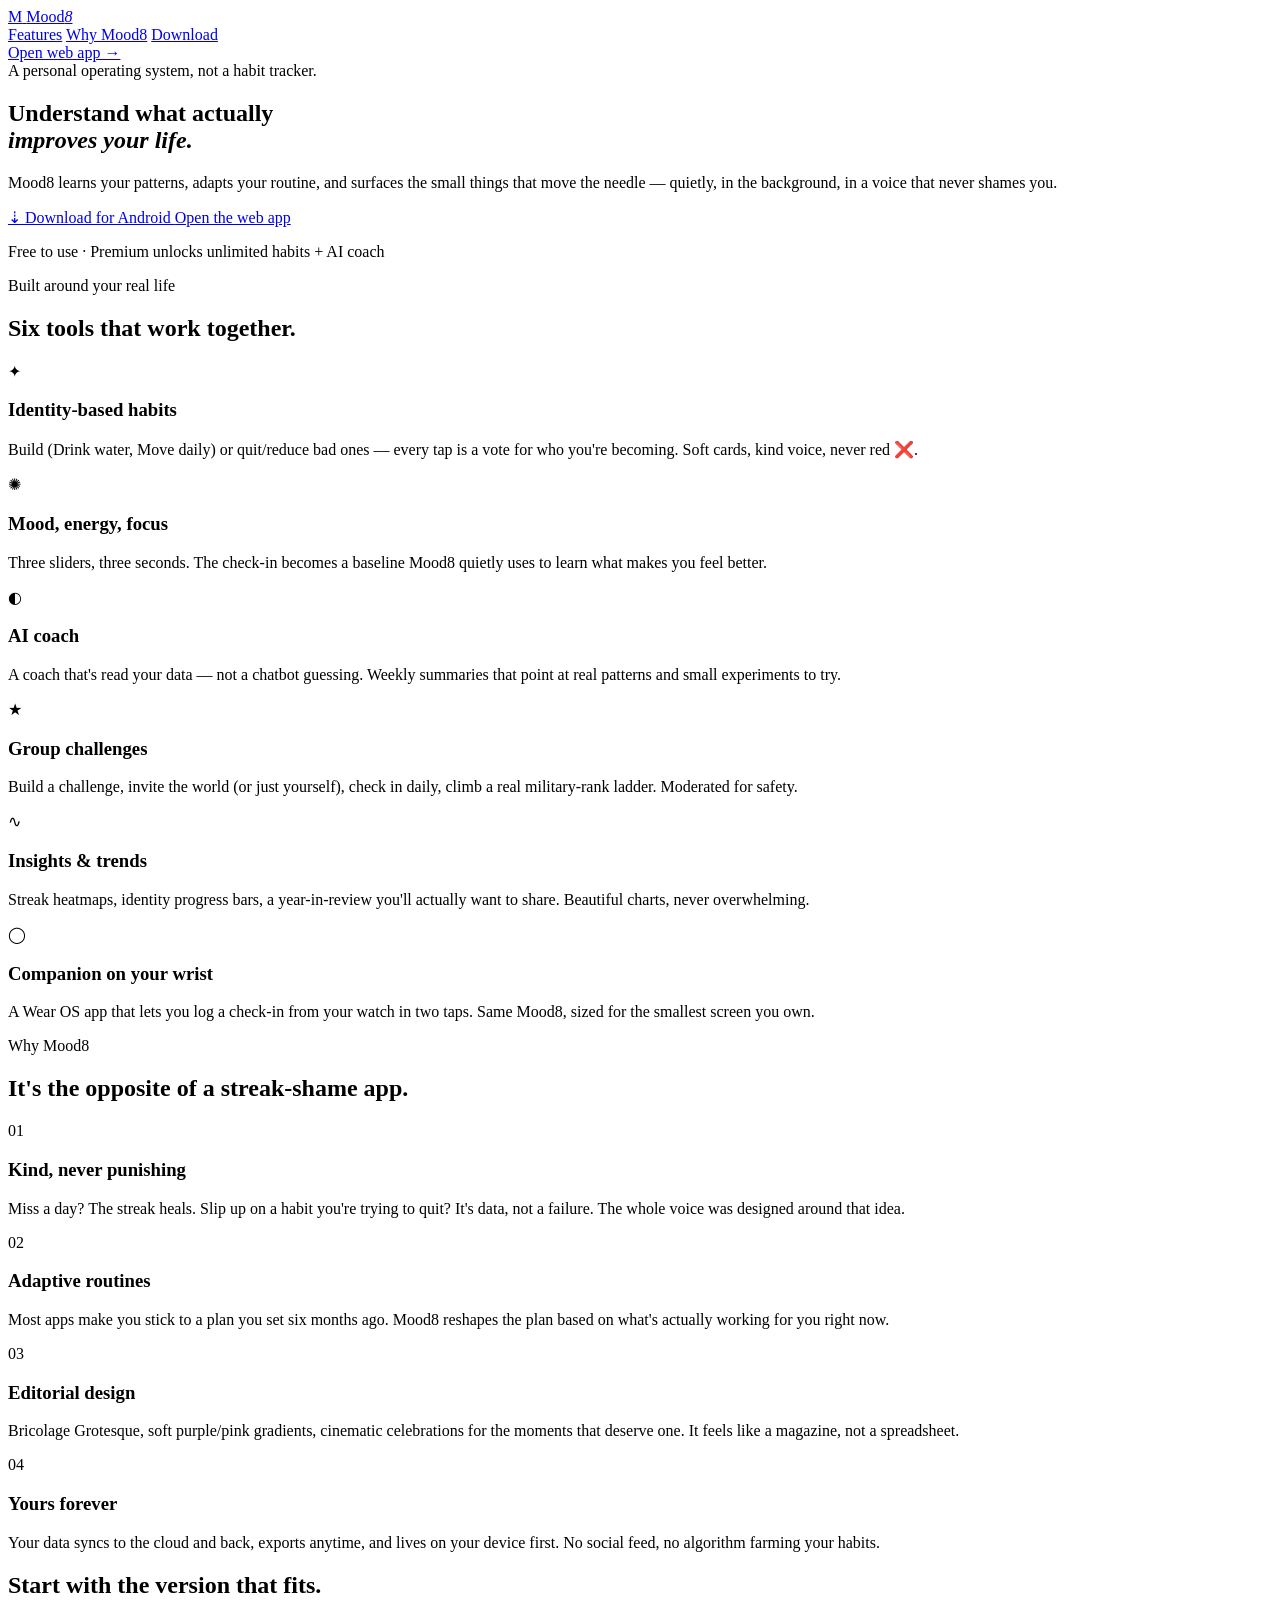
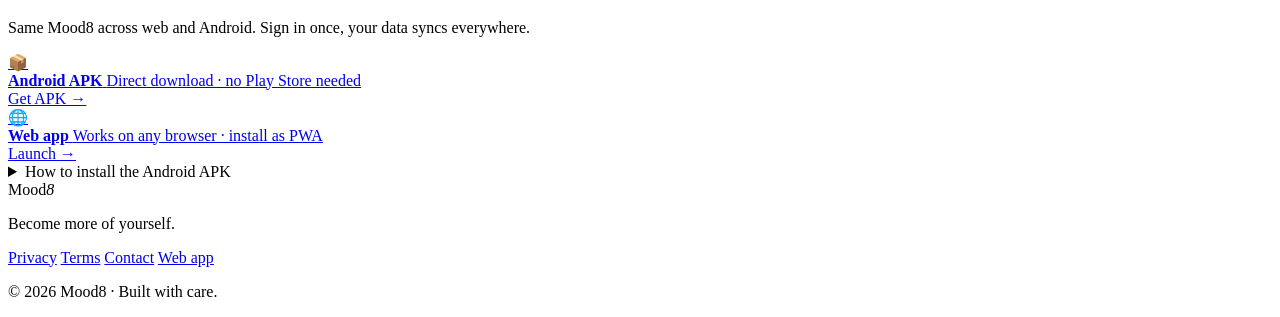
==== landing/index.html @ 757d5dcc "feat(www): marketing landing at /, Flutter app moved to /app/, APK at /download/ Bare domain mood8.a" ====
<!DOCTYPE html>
<html lang="en">
<head>
  <meta charset="UTF-8" />
  <meta name="viewport" content="width=device-width, initial-scale=1.0, viewport-fit=cover" />
  <meta name="theme-color" content="#0A0612" />
  <title>Mood8 — Understand what actually improves your life</title>
  <meta name="description" content="Mood8 is a personal operating system that learns your patterns, adapts your routine, and shows what actually makes you better. Habits, AI coach, challenges, mood tracking — quiet, beautiful, kind." />
  <meta name="keywords" content="habit tracker, AI coach, mood tracking, atomic habits, identity habits, challenges, personal operating system" />
  <meta name="robots" content="index, follow" />
  <link rel="canonical" href="https://mood8.app/" />
  <link rel="icon" type="image/png" href="/app/favicon.png" />
  <link rel="apple-touch-icon" href="/app/icons/Icon-192.png" />

  <!-- Open Graph -->
  <meta property="og:type" content="website" />
  <meta property="og:url" content="https://mood8.app/" />
  <meta property="og:title" content="Mood8 — Understand what actually improves your life" />
  <meta property="og:description" content="A personal operating system that learns your patterns, adapts your routine, and shows what actually makes you better." />
  <meta property="og:image" content="https://mood8.app/app/og-image.png" />
  <meta property="og:image:width" content="1200" />
  <meta property="og:image:height" content="630" />
  <meta property="og:site_name" content="Mood8" />

  <!-- Twitter -->
  <meta name="twitter:card" content="summary_large_image" />
  <meta name="twitter:title" content="Mood8 — Understand what actually improves your life" />
  <meta name="twitter:description" content="A personal operating system that learns your patterns, adapts your routine, and shows what actually makes you better." />
  <meta name="twitter:image" content="https://mood8.app/app/og-image.png" />

  <link rel="preconnect" href="https://fonts.googleapis.com" />
  <link rel="preconnect" href="https://fonts.gstatic.com" crossorigin />
  <link href="https://fonts.googleapis.com/css2?family=Bricolage+Grotesque:wght@400;500;600;700;800&display=swap" rel="stylesheet" />

  <link rel="stylesheet" href="/style.css" />

  <script type="application/ld+json">
  {
    "@context": "https://schema.org",
    "@type": "WebApplication",
    "name": "Mood8",
    "description": "Personal operating system for habits, mood tracking, and personal growth.",
    "url": "https://mood8.app",
    "applicationCategory": "HealthApplication",
    "operatingSystem": "Web, Android, Wear OS",
    "offers": {"@type": "Offer", "price": "0", "priceCurrency": "USD"}
  }
  </script>
</head>

<body>
  <div class="bg-orb bg-orb-a"></div>
  <div class="bg-orb bg-orb-b"></div>

  <header class="nav">
    <a href="/" class="brand" aria-label="Mood8 home">
      <span class="brand-mark">M</span>
      <span class="brand-word">Mood<em>8</em></span>
    </a>
    <nav class="nav-links">
      <a href="#features">Features</a>
      <a href="#why">Why Mood8</a>
      <a href="#download">Download</a>
    </nav>
    <a href="/app/" class="btn btn-ghost">Open web app →</a>
  </header>

  <main>
    <!-- HERO -->
    <section class="hero">
      <div class="hero-inner">
        <span class="pill">A personal operating system, not a habit tracker.</span>
        <h1 class="hero-title">
          Understand what actually<br /><em>improves your life.</em>
        </h1>
        <p class="hero-sub">
          Mood8 learns your patterns, adapts your routine, and surfaces the
          small things that move the needle — quietly, in the background, in
          a voice that never shames you.
        </p>
        <div class="hero-cta">
          <a href="/download/" class="btn btn-primary">
            <span class="icn">⇣</span> Download for Android
          </a>
          <a href="/app/" class="btn btn-secondary">Open the web app</a>
        </div>
        <p class="hero-foot">Free to use · Premium unlocks unlimited habits + AI coach</p>
      </div>
      <div class="hero-orb" aria-hidden="true"></div>
    </section>

    <!-- FEATURES -->
    <section class="features" id="features">
      <header class="section-head">
        <span class="eyebrow">Built around your real life</span>
        <h2>Six tools that work together.</h2>
      </header>

      <div class="feature-grid">
        <article class="card">
          <div class="card-icn" data-tint="purple">✦</div>
          <h3>Identity-based habits</h3>
          <p>Build (Drink water, Move daily) or quit/reduce bad ones — every tap is a vote for who you're becoming. Soft cards, kind voice, never red ❌.</p>
        </article>

        <article class="card">
          <div class="card-icn" data-tint="pink">✺</div>
          <h3>Mood, energy, focus</h3>
          <p>Three sliders, three seconds. The check-in becomes a baseline Mood8 quietly uses to learn what makes you feel better.</p>
        </article>

        <article class="card">
          <div class="card-icn" data-tint="purple">◐</div>
          <h3>AI coach</h3>
          <p>A coach that's read your data — not a chatbot guessing. Weekly summaries that point at real patterns and small experiments to try.</p>
        </article>

        <article class="card">
          <div class="card-icn" data-tint="pink">★</div>
          <h3>Group challenges</h3>
          <p>Build a challenge, invite the world (or just yourself), check in daily, climb a real military-rank ladder. Moderated for safety.</p>
        </article>

        <article class="card">
          <div class="card-icn" data-tint="purple">∿</div>
          <h3>Insights & trends</h3>
          <p>Streak heatmaps, identity progress bars, a year-in-review you'll actually want to share. Beautiful charts, never overwhelming.</p>
        </article>

        <article class="card">
          <div class="card-icn" data-tint="pink">◯</div>
          <h3>Companion on your wrist</h3>
          <p>A Wear OS app that lets you log a check-in from your watch in two taps. Same Mood8, sized for the smallest screen you own.</p>
        </article>
      </div>
    </section>

    <!-- WHY -->
    <section class="why" id="why">
      <div class="why-inner">
        <header class="section-head">
          <span class="eyebrow">Why Mood8</span>
          <h2>It's the opposite of a streak-shame app.</h2>
        </header>
        <div class="why-grid">
          <div class="why-row">
            <span class="why-num">01</span>
            <div>
              <h3>Kind, never punishing</h3>
              <p>Miss a day? The streak heals. Slip up on a habit you're trying to quit? It's data, not a failure. The whole voice was designed around that idea.</p>
            </div>
          </div>
          <div class="why-row">
            <span class="why-num">02</span>
            <div>
              <h3>Adaptive routines</h3>
              <p>Most apps make you stick to a plan you set six months ago. Mood8 reshapes the plan based on what's actually working for you right now.</p>
            </div>
          </div>
          <div class="why-row">
            <span class="why-num">03</span>
            <div>
              <h3>Editorial design</h3>
              <p>Bricolage Grotesque, soft purple/pink gradients, cinematic celebrations for the moments that deserve one. It feels like a magazine, not a spreadsheet.</p>
            </div>
          </div>
          <div class="why-row">
            <span class="why-num">04</span>
            <div>
              <h3>Yours forever</h3>
              <p>Your data syncs to the cloud and back, exports anytime, and lives on your device first. No social feed, no algorithm farming your habits.</p>
            </div>
          </div>
        </div>
      </div>
    </section>

    <!-- DOWNLOAD -->
    <section class="download" id="download">
      <div class="download-card">
        <h2>Start with the version that fits.</h2>
        <p class="download-sub">
          Same Mood8 across web and Android. Sign in once, your data syncs everywhere.
        </p>
        <div class="download-grid">
          <a href="/download/" class="dl-tile">
            <div class="dl-icon">📦</div>
            <div class="dl-body">
              <strong>Android APK</strong>
              <span>Direct download · no Play Store needed</span>
            </div>
            <span class="dl-cta">Get APK →</span>
          </a>
          <a href="/app/" class="dl-tile">
            <div class="dl-icon">🌐</div>
            <div class="dl-body">
              <strong>Web app</strong>
              <span>Works on any browser · install as PWA</span>
            </div>
            <span class="dl-cta">Launch →</span>
          </a>
        </div>
        <details class="install-note">
          <summary>How to install the Android APK</summary>
          <ol>
            <li>Tap the download button — your browser saves the .apk file.</li>
            <li>Open the downloaded file. Android will ask permission to install from this source — tap "Allow" or "Settings → enable for Chrome".</li>
            <li>Google Play Protect may warn that "the developer isn't verified". That's normal for direct APK installs — tap "Install anyway".</li>
            <li>Open Mood8 and sign in. Done.</li>
          </ol>
        </details>
      </div>
    </section>
  </main>

  <footer class="footer">
    <div class="footer-inner">
      <div class="footer-brand">
        <span class="brand-word">Mood<em>8</em></span>
        <p>Become more of yourself.</p>
      </div>
      <nav class="footer-links">
        <a href="/app/privacy.html">Privacy</a>
        <a href="/app/terms.html">Terms</a>
        <a href="mailto:hello@mood8.app">Contact</a>
        <a href="/app/">Web app</a>
      </nav>
      <p class="footer-copy">© 2026 Mood8 · Built with care.</p>
    </div>
  </footer>

  <script src="/landing.js" defer></script>
</body>
</html>
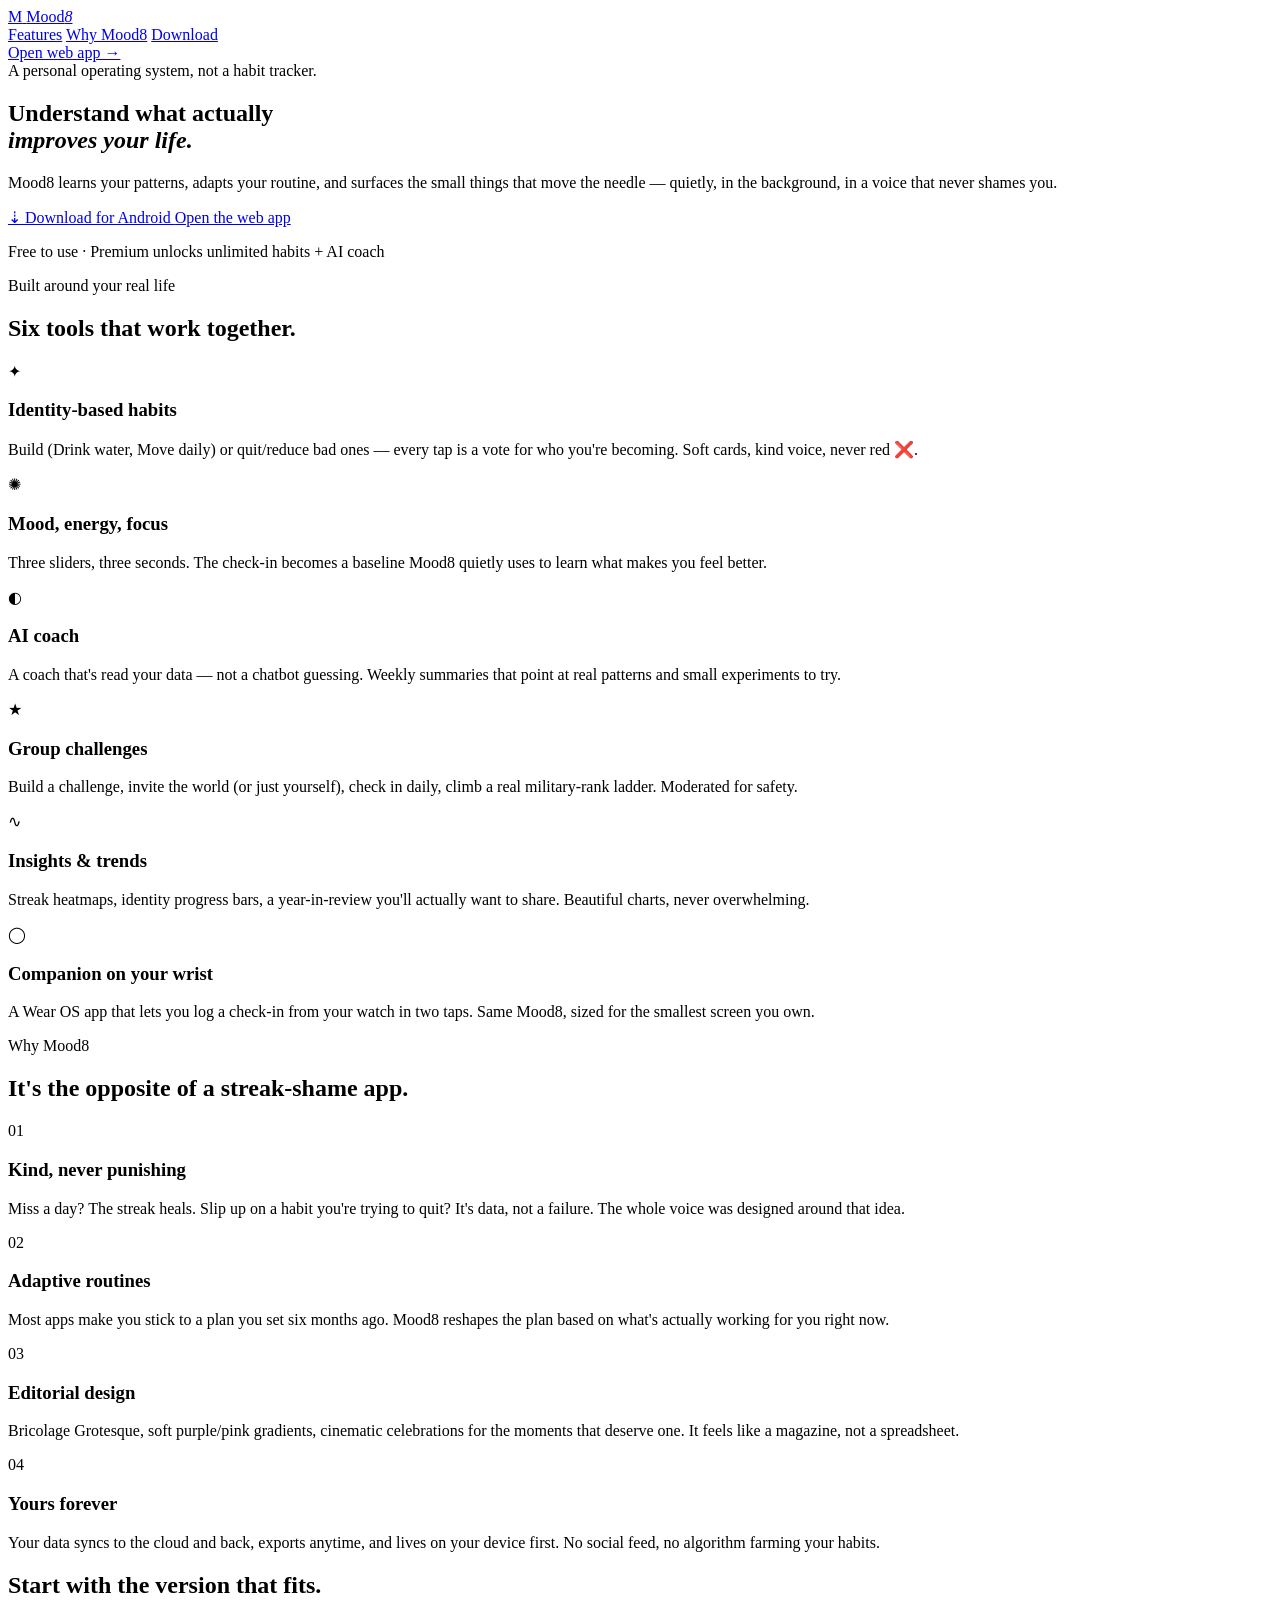
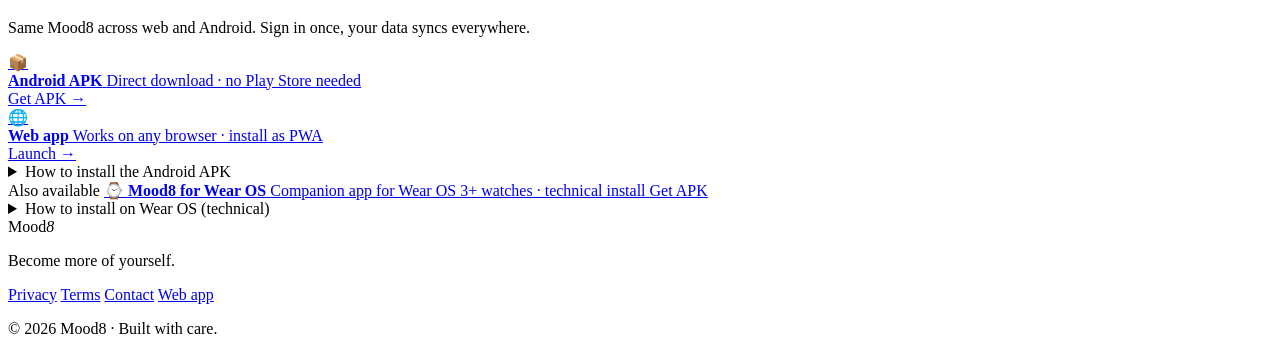
==== commit ccf6c6f1: "feat(www): Wear OS APK download + secondary CTA on landing The phone APK already had a primary "Down" ====
--- a/landing/index.html
+++ b/landing/index.html
@@ -209,6 +209,41 @@
             <li>Open Mood8 and sign in. Done.</li>
           </ol>
         </details>
+
+        <div class="also">
+          <span class="also-label">Also available</span>
+          <a href="/download/mood8-wear.apk" class="wear-tile">
+            <span class="wear-icon">⌚</span>
+            <span class="wear-body">
+              <strong>Mood8 for Wear OS</strong>
+              <span>Companion app for Wear OS 3+ watches · technical install</span>
+            </span>
+            <span class="wear-cta">Get APK</span>
+          </a>
+          <details class="install-note install-note-wear">
+            <summary>How to install on Wear OS (technical)</summary>
+            <p class="install-warn">
+              Wear OS doesn't have a sideload-from-watch flow — installing
+              a Wear APK is a developer process. Intended for technical
+              testers, not casual users.
+            </p>
+            <ol>
+              <li>On the watch: <em>Settings → System → About → Versions</em> — tap the build number 7 times to enable Developer options.</li>
+              <li>Back in Settings, open <em>Developer options</em> and turn on <strong>ADB debugging</strong> and <strong>Debug over Wi-Fi</strong>. The watch will show an IP address.</li>
+              <li>On your computer (with <code>adb</code> installed):
+                <code class="code">adb connect &lt;watch-ip&gt;:5555</code>
+                Accept the prompt on the watch.</li>
+              <li>Download <code>mood8-wear.apk</code> and install it:
+                <code class="code">adb install mood8-wear.apk</code></li>
+              <li>The app appears in the watch's launcher. Sign in with the same account as the phone — your check-ins sync.</li>
+            </ol>
+            <p class="install-warn">
+              If you don't recognise half the words above, stick with the
+              phone app — the Wear companion adds quick check-ins but
+              doesn't unlock anything you can't already do on phone.
+            </p>
+          </details>
+        </div>
       </div>
     </section>
   </main>
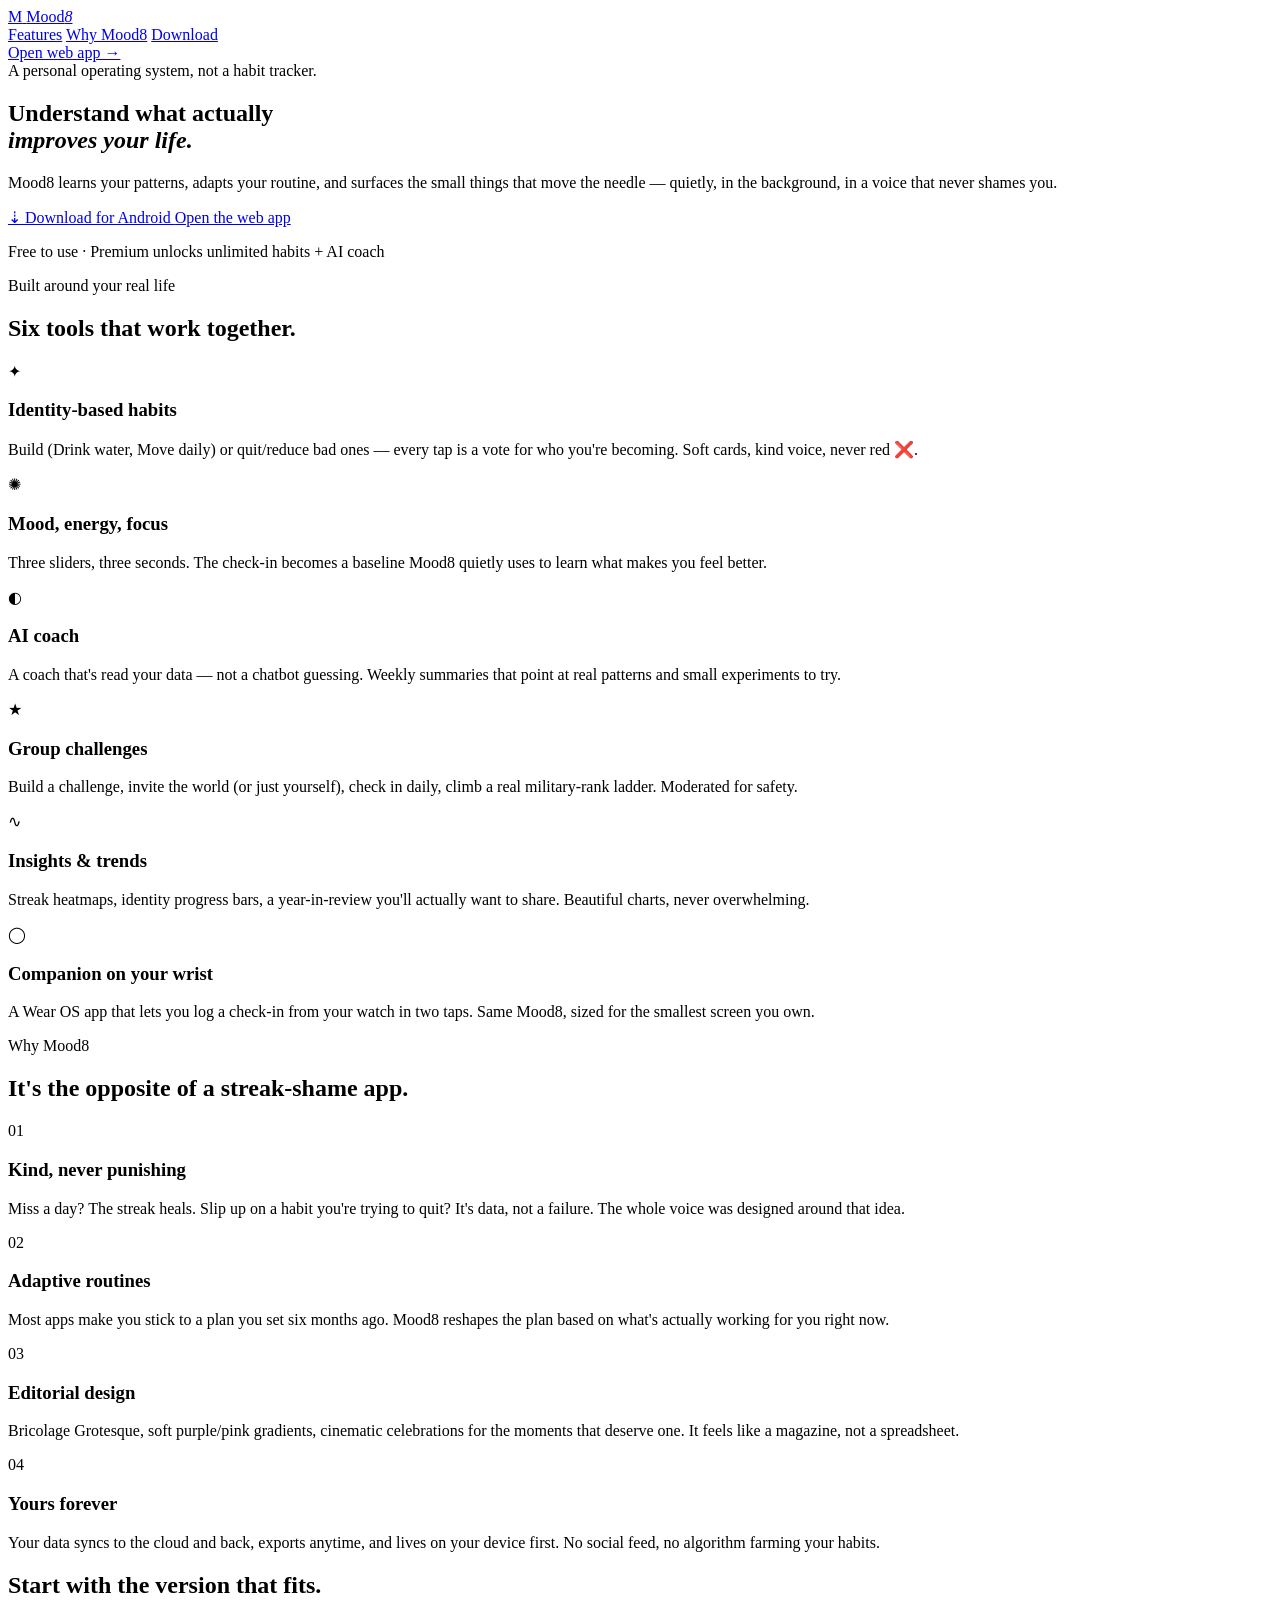
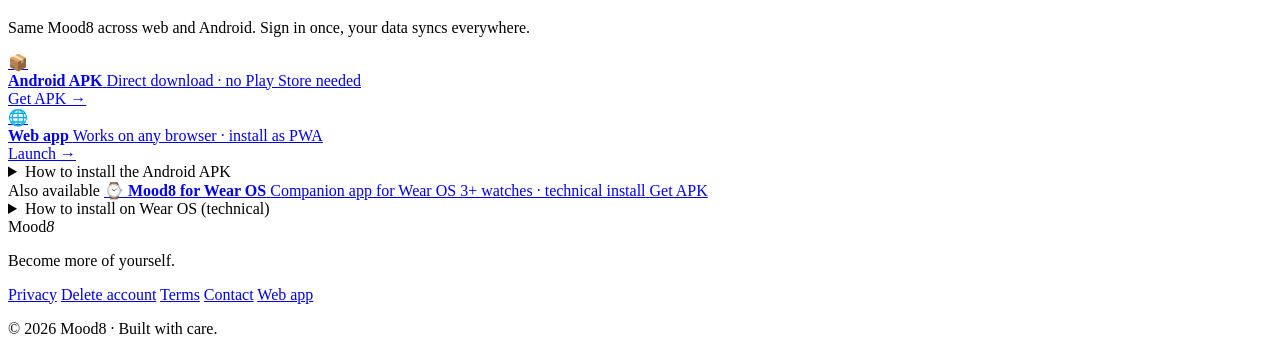
==== commit 85b6cbf7: "feat: /delete-account page + in-app delete flow Companion to the backend DELETE /api/account endpoin" ====
--- a/landing/index.html
+++ b/landing/index.html
@@ -255,7 +255,8 @@
         <p>Become more of yourself.</p>
       </div>
       <nav class="footer-links">
-        <a href="/app/privacy.html">Privacy</a>
+        <a href="/privacy-policy">Privacy</a>
+        <a href="/delete-account">Delete account</a>
         <a href="/app/terms.html">Terms</a>
         <a href="mailto:hello@mood8.app">Contact</a>
         <a href="/app/">Web app</a>
